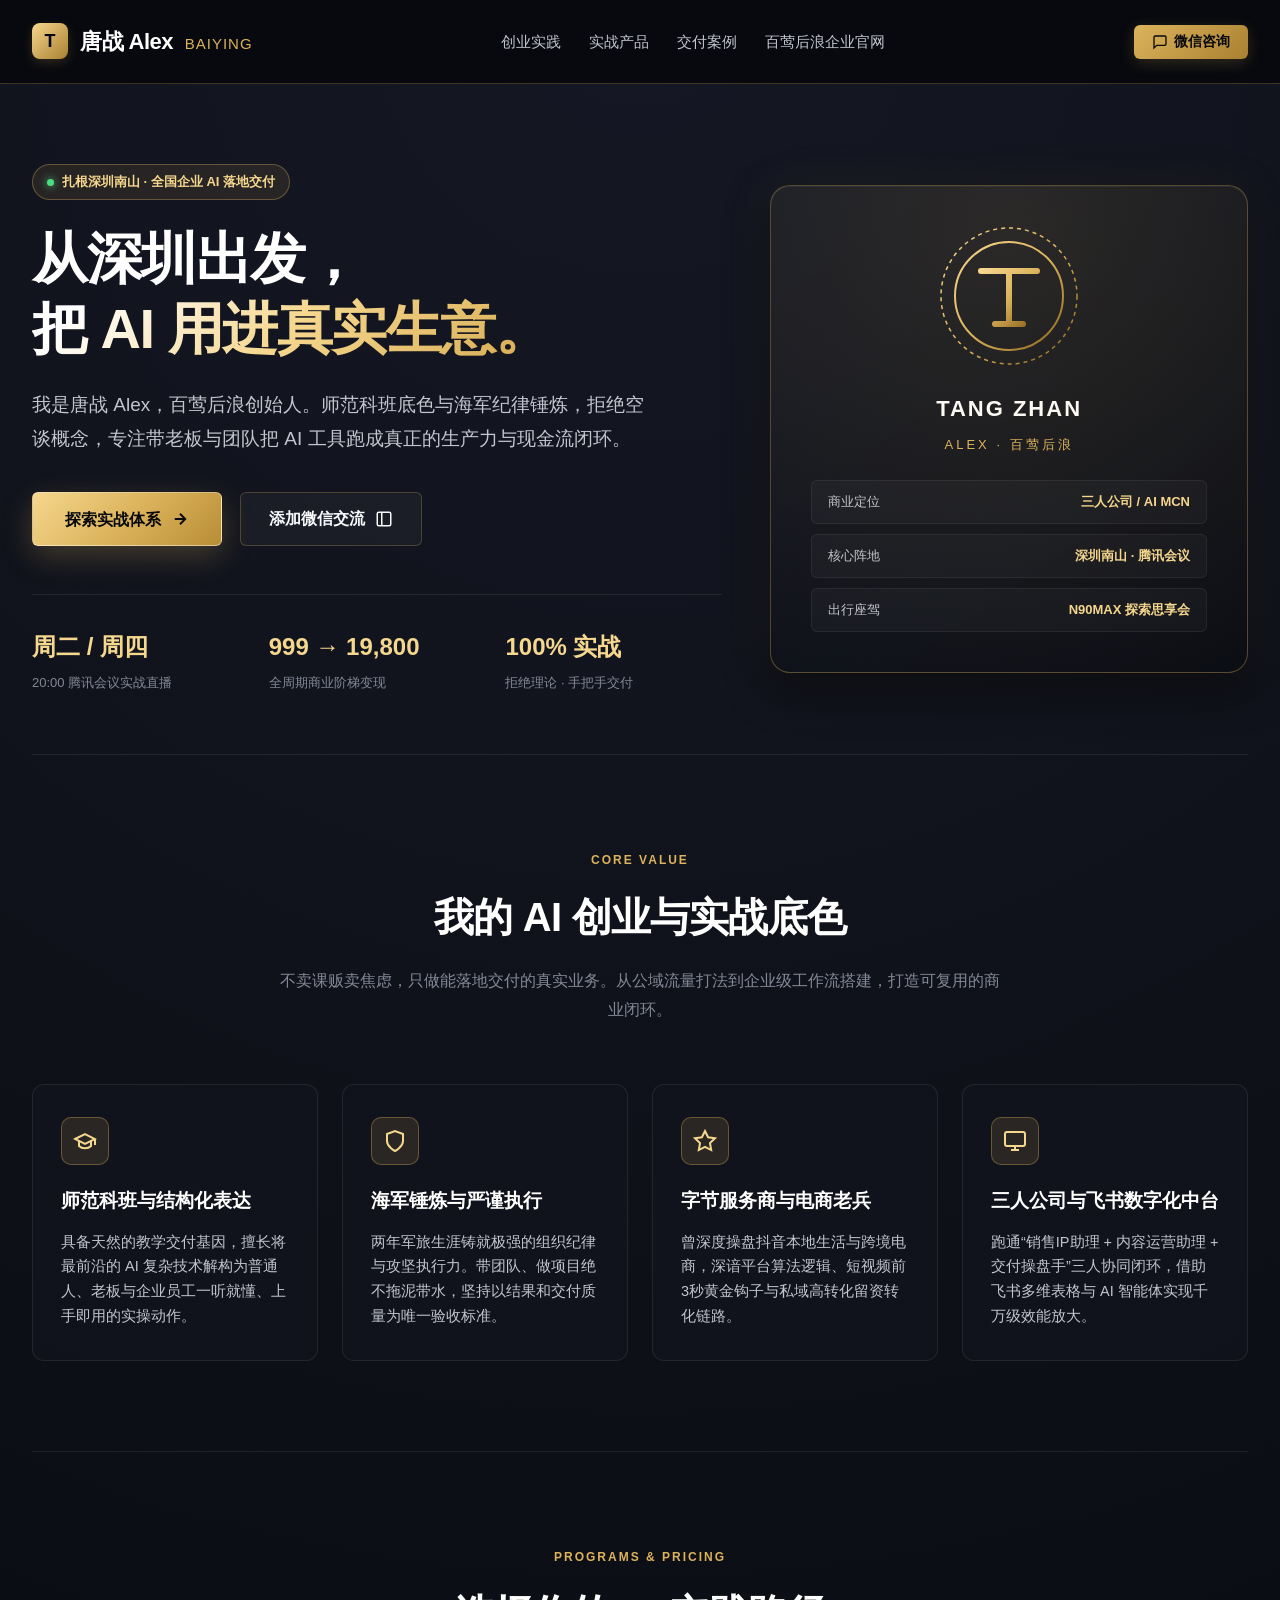
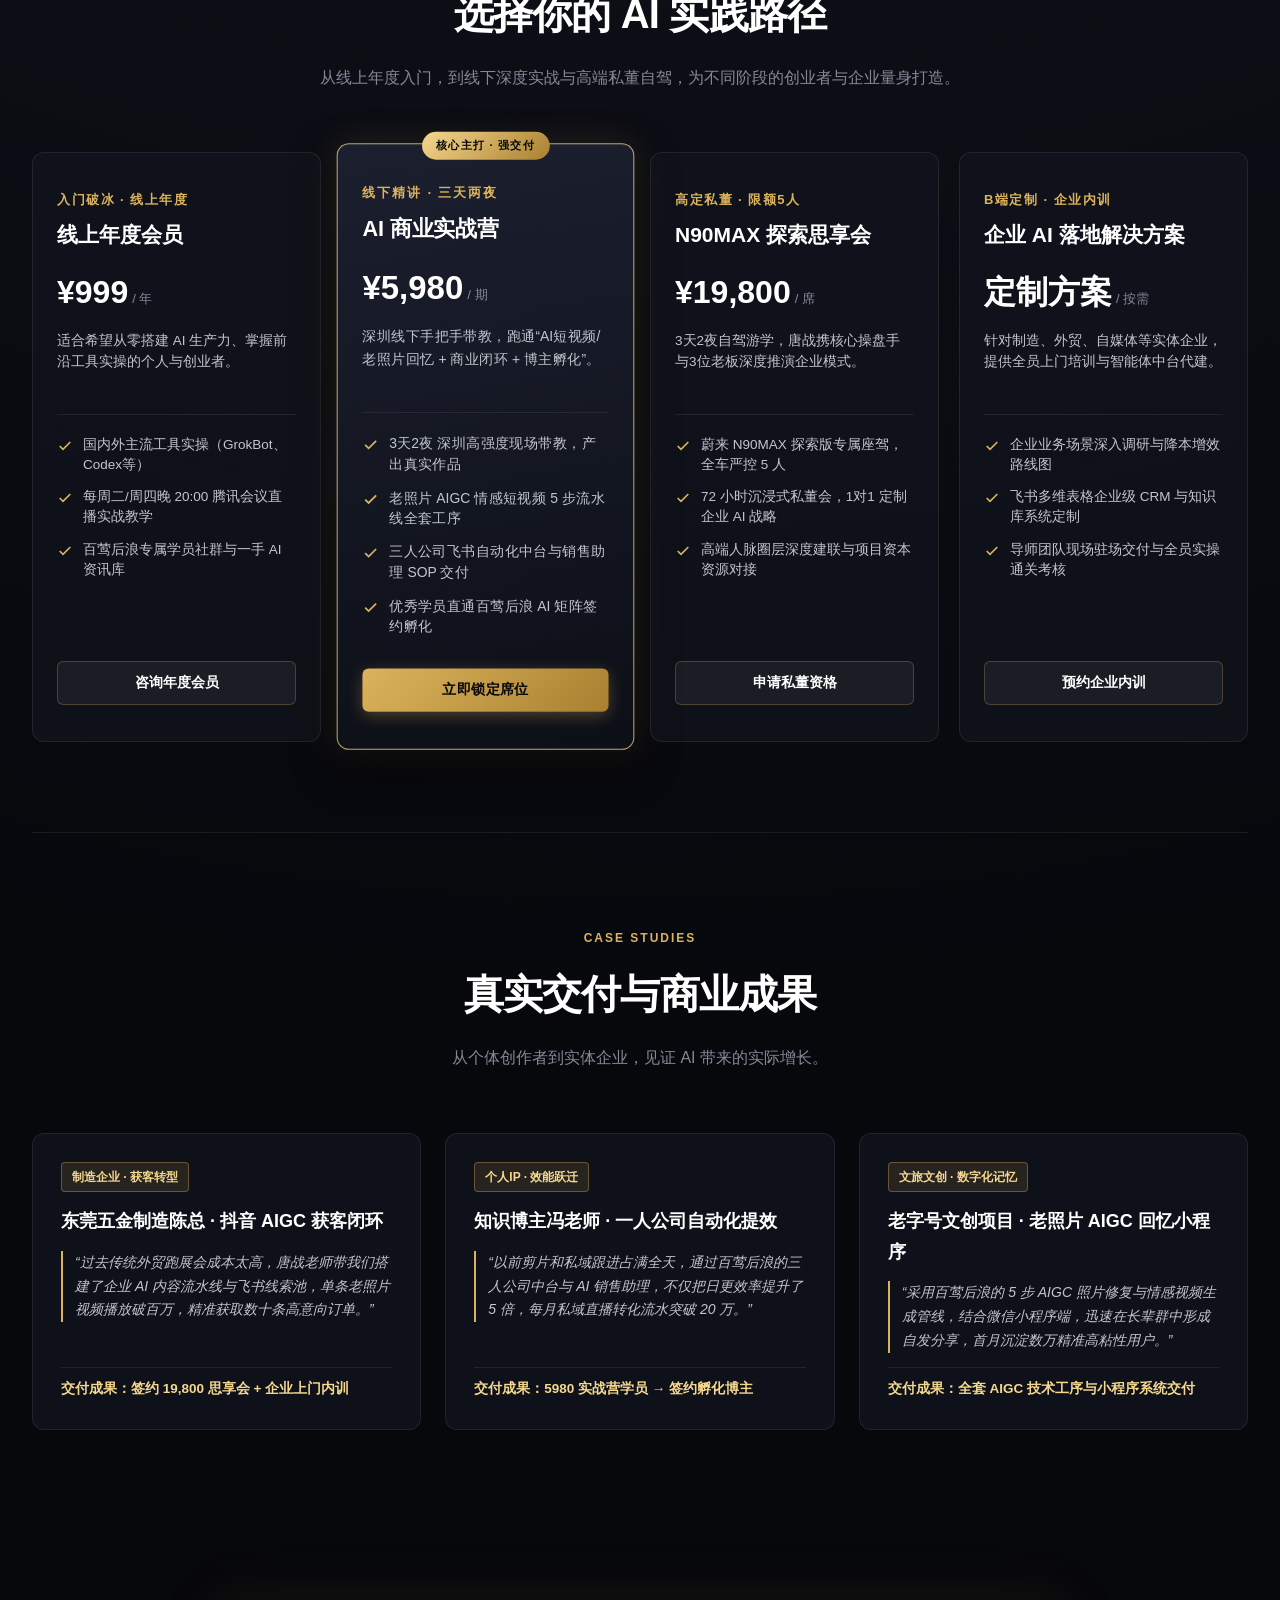
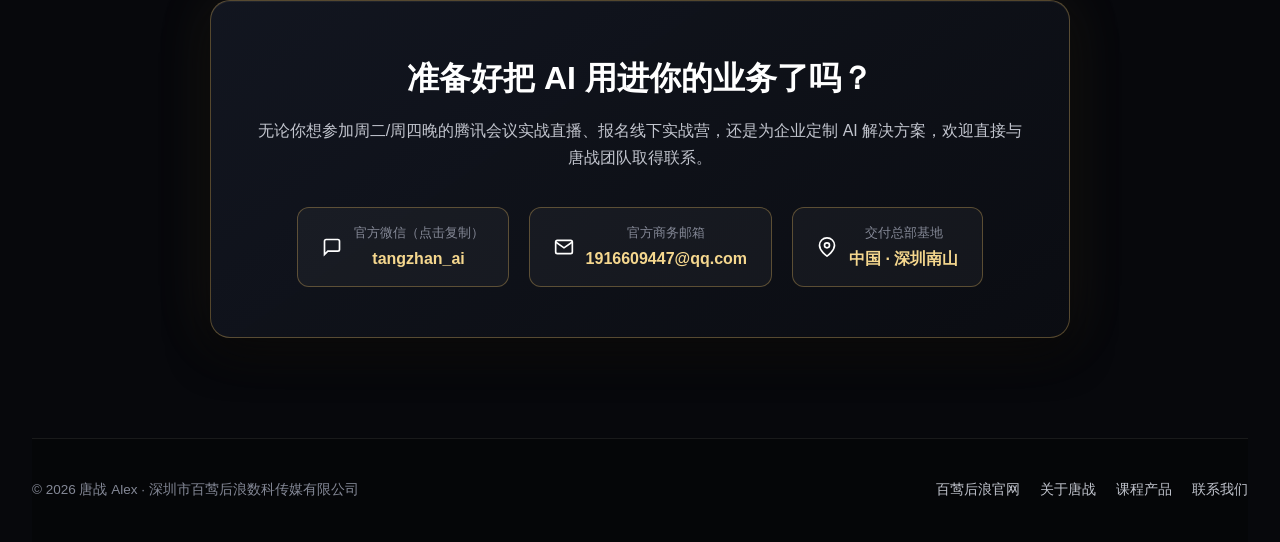
==== index.html @ 5c676db0 "百莺后浪 个人站与公司官网 v1 上线版" ====
<!doctype html>
<html lang="zh-CN">
<head>
  <meta charset="utf-8">
  <meta name="viewport" content="width=device-width, initial-scale=1">
  <title>唐战 Alex｜从深圳出发，把 AI 用进真实生意（百莺后浪创始人）</title>
  <meta name="description" content="唐战 Alex，深圳市百莺后浪数科传媒有限公司创始人。师范科班与海军纪律融合，专注企业 AI 落地培训、AIGC 内容生产、一人/三人公司数字化运营及高客单私董交付。">
  <meta name="keywords" content="唐战, 唐战Alex, 百莺后浪, 企业AI培训, AI自媒体, AIGC短视频, AI一人公司, 深圳AI实战">
  <meta name="robots" content="index, follow">
  <meta name="theme-color" content="#07080c">
  <meta name="format-detection" content="telephone=no">
  <meta name="apple-mobile-web-app-capable" content="yes">
  <link rel="canonical" href="https://tangzhanai.com/">
  <link rel="icon" type="image/svg+xml" href="favicon.svg">
  
  <!-- Open Graph / 社交分享卡片 -->
  <meta property="og:type" content="website">
  <meta property="og:url" content="https://tangzhanai.com/">
  <meta property="og:title" content="唐战 Alex｜从深圳出发，把 AI 用进真实生意">
  <meta property="og:description" content="分享怎么用 AI 做内容、搭产品、跑通三人公司现金流闭环。扎根深圳南山。">
  <meta property="og:image" content="https://tangzhanai.com/assets/share-card.png">
  <meta property="og:image:width" content="1200">
  <meta property="og:image:height" content="630">
  
  <link rel="stylesheet" href="styles.css">
</head>
<body>
  <!-- 顶部导航 -->
  <header class="header">
    <a class="brand-wrapper" href="/">
      <div class="brand-logo-badge">T</div>
      <div class="brand-title">唐战 Alex <span>BAIYING</span></div>
    </a>
    <nav class="nav-links" aria-label="主导航">
      <a class="nav-link" href="#about">创业实践</a>
      <a class="nav-link" href="#programs">实战产品</a>
      <a class="nav-link" href="#cases">交付案例</a>
      <a class="nav-link" href="company/">百莺后浪企业官网</a>
    </nav>
    <button class="nav-cta" onclick="openWechatModal()">
      <svg width="16" height="16" viewBox="0 0 24 24" fill="none" stroke="currentColor" stroke-width="2"><path d="M21 15a2 2 0 0 1-2 2H7l-4 4V5a2 2 0 0 1 2-2h14a2 2 0 0 1 2 2z"/></svg>
      微信咨询
    </button>
  </header>

  <div class="shell">
    <main>
      <!-- Hero 首屏 -->
      <section class="hero-section" id="hero">
        <div class="hero-grid">
          <div class="hero-content">
            <div class="hero-tag">
              <span class="hero-tag-dot"></span>
              扎根深圳南山 · 全国企业 AI 落地交付
            </div>
            <h1 class="hero-title">
              从深圳出发，<br>
              <span class="gold-text">把 AI 用进真实生意。</span>
            </h1>
            <p class="hero-description">
              我是唐战 Alex，百莺后浪创始人。师范科班底色与海军纪律锤炼，拒绝空谈概念，专注带老板与团队把 AI 工具跑成真正的生产力与现金流闭环。
            </p>
            <div class="hero-actions">
              <a class="btn-primary" href="#programs">
                <span>探索实战体系</span>
                <svg width="18" height="18" viewBox="0 0 24 24" fill="none" stroke="currentColor" stroke-width="2.5"><path d="M5 12h14M12 5l7 7-7 7"/></svg>
              </a>
              <button class="btn-secondary" onclick="openWechatModal()">
                <span>添加微信交流</span>
                <svg width="18" height="18" viewBox="0 0 24 24" fill="none" stroke="currentColor" stroke-width="2"><rect x="3" y="3" width="18" height="18" rx="2" ry="2"/><line x1="9" y1="3" x2="9" y2="21"/></svg>
              </button>
            </div>
            
            <div class="hero-stats-row">
              <div class="stat-item">
                <h4>周二 / 周四</h4>
                <p>20:00 腾讯会议实战直播</p>
              </div>
              <div class="stat-item">
                <h4>999 → 19,800</h4>
                <p>全周期商业阶梯变现</p>
              </div>
              <div class="stat-item">
                <h4>100% 实战</h4>
                <p>拒绝理论 · 手把手交付</p>
              </div>
            </div>
          </div>

          <!-- Hero 右侧高定科技勋章徽标 -->
          <div class="hero-emblem-card">
            <div class="emblem-svg-container">
              <svg viewBox="0 0 140 140" fill="none" xmlns="http://www.w3.org/2000/svg">
                <circle cx="70" cy="70" r="68" stroke="url(#emblem-gold)" stroke-width="1.5" stroke-dasharray="4 4"/>
                <circle cx="70" cy="70" r="54" stroke="url(#emblem-gold)" stroke-width="2"/>
                <path d="M42 45H98M70 45V98M56 98H84" stroke="url(#emblem-gold)" stroke-width="6" stroke-linecap="round" stroke-linejoin="round"/>
                <defs>
                  <linearGradient id="emblem-gold" x1="0%" y1="0%" x2="100%" y2="100%">
                    <stop offset="0%" stop-color="#f5d78e"/>
                    <stop offset="50%" stop-color="#dcb35c"/>
                    <stop offset="100%" stop-color="#8a631c"/>
                  </linearGradient>
                </defs>
              </svg>
            </div>
            <div class="emblem-title">TANG ZHAN</div>
            <div class="emblem-subtitle">ALEX · 百莺后浪</div>
            <div class="emblem-pill-list">
              <div class="emblem-pill">
                <span>商业定位</span>
                <span>三人公司 / AI MCN</span>
              </div>
              <div class="emblem-pill">
                <span>核心阵地</span>
                <span>深圳南山 · 腾讯会议</span>
              </div>
              <div class="emblem-pill">
                <span>出行座驾</span>
                <span>N90MAX 探索思享会</span>
              </div>
            </div>
          </div>
        </div>
      </section>

      <!-- 核心差异化壁垒 -->
      <section class="section" id="about">
        <div class="section-header">
          <span class="section-tag">Core Value</span>
          <h2 class="section-title">我的 AI 创业与实战底色</h2>
          <p class="section-subtitle">
            不卖课贩卖焦虑，只做能落地交付的真实业务。从公域流量打法到企业级工作流搭建，打造可复用的商业闭环。
          </p>
        </div>

        <div class="features-grid">
          <div class="feature-card">
            <div class="feature-icon-box">
              <svg width="24" height="24" viewBox="0 0 24 24" fill="none" stroke="currentColor" stroke-width="2"><path d="M22 10v6M2 10l10-5 10 5-10 5z"/><path d="M6 12v5c3 3 9 3 12 0v-5"/></svg>
            </div>
            <h3>师范科班与结构化表达</h3>
            <p>具备天然的教学交付基因，擅长将最前沿的 AI 复杂技术解构为普通人、老板与企业员工一听就懂、上手即用的实操动作。</p>
          </div>

          <div class="feature-card">
            <div class="feature-icon-box">
              <svg width="24" height="24" viewBox="0 0 24 24" fill="none" stroke="currentColor" stroke-width="2"><path d="M12 22s8-4 8-10V5l-8-3-8 3v7c0 6 8 10 8 10z"/></svg>
            </div>
            <h3>海军锤炼与严谨执行</h3>
            <p>两年军旅生涯铸就极强的组织纪律与攻坚执行力。带团队、做项目绝不拖泥带水，坚持以结果和交付质量为唯一验收标准。</p>
          </div>

          <div class="feature-card">
            <div class="feature-icon-box">
              <svg width="24" height="24" viewBox="0 0 24 24" fill="none" stroke="currentColor" stroke-width="2"><polygon points="12 2 15.09 8.26 22 9.27 17 14.14 18.18 21.02 12 17.77 5.82 21.02 7 14.14 2 9.27 8.91 8.26 12 2"/></svg>
            </div>
            <h3>字节服务商与电商老兵</h3>
            <p>曾深度操盘抖音本地生活与跨境电商，深谙平台算法逻辑、短视频前3秒黄金钩子与私域高转化留资转化链路。</p>
          </div>

          <div class="feature-card">
            <div class="feature-icon-box">
              <svg width="24" height="24" viewBox="0 0 24 24" fill="none" stroke="currentColor" stroke-width="2"><rect x="2" y="3" width="20" height="14" rx="2" ry="2"/><line x1="8" y1="21" x2="16" y2="21"/><line x1="12" y1="17" x2="12" y2="21"/></svg>
            </div>
            <h3>三人公司与飞书数字化中台</h3>
            <p>跑通“销售IP助理 + 内容运营助理 + 交付操盘手”三人协同闭环，借助飞书多维表格与 AI 智能体实现千万级效能放大。</p>
          </div>
        </div>
      </section>

      <!-- 实战产品与阶梯体系 -->
      <section class="section" id="programs">
        <div class="section-header">
          <span class="section-tag">Programs & Pricing</span>
          <h2 class="section-title">选择你的 AI 实践路径</h2>
          <p class="section-subtitle">
            从线上年度入门，到线下深度实战与高端私董自驾，为不同阶段的创业者与企业量身打造。
          </p>
        </div>

        <div class="pricing-grid">
          <!-- 999 线上年度会员 -->
          <div class="pricing-card">
            <div class="pricing-header">
              <div class="pricing-level">入门破冰 · 线上年度</div>
              <div class="pricing-title">线上年度会员</div>
              <div class="pricing-price">¥999 <span class="unit">/ 年</span></div>
              <div class="pricing-desc">适合希望从零搭建 AI 生产力、掌握前沿工具实操的个人与创业者。</div>
            </div>
            <div class="pricing-divider"></div>
            <ul class="pricing-features">
              <li class="pricing-feature-item">
                <svg width="16" height="16" viewBox="0 0 24 24" fill="none" stroke="currentColor" stroke-width="2.5"><polyline points="20 6 9 17 4 12"/></svg>
                <span>国内外主流工具实操（GrokBot、Codex等）</span>
              </li>
              <li class="pricing-feature-item">
                <svg width="16" height="16" viewBox="0 0 24 24" fill="none" stroke="currentColor" stroke-width="2.5"><polyline points="20 6 9 17 4 12"/></svg>
                <span>每周二/周四晚 20:00 腾讯会议直播实战教学</span>
              </li>
              <li class="pricing-feature-item">
                <svg width="16" height="16" viewBox="0 0 24 24" fill="none" stroke="currentColor" stroke-width="2.5"><polyline points="20 6 9 17 4 12"/></svg>
                <span>百莺后浪专属学员社群与一手 AI 资讯库</span>
              </li>
            </ul>
            <button class="pricing-btn" onclick="openWechatModal('线上年度会员(999)')">咨询年度会员</button>
          </div>

          <!-- 5980 线下实战营 -->
          <div class="pricing-card featured">
            <div class="pricing-badge">核心主打 · 强交付</div>
            <div class="pricing-header">
              <div class="pricing-level">线下精讲 · 三天两夜</div>
              <div class="pricing-title">AI 商业实战营</div>
              <div class="pricing-price">¥5,980 <span class="unit">/ 期</span></div>
              <div class="pricing-desc">深圳线下手把手带教，跑通“AI短视频/老照片回忆 + 商业闭环 + 博主孵化”。</div>
            </div>
            <div class="pricing-divider"></div>
            <ul class="pricing-features">
              <li class="pricing-feature-item">
                <svg width="16" height="16" viewBox="0 0 24 24" fill="none" stroke="currentColor" stroke-width="2.5"><polyline points="20 6 9 17 4 12"/></svg>
                <span>3天2夜 深圳高强度现场带教，产出真实作品</span>
              </li>
              <li class="pricing-feature-item">
                <svg width="16" height="16" viewBox="0 0 24 24" fill="none" stroke="currentColor" stroke-width="2.5"><polyline points="20 6 9 17 4 12"/></svg>
                <span>老照片 AIGC 情感短视频 5 步流水线全套工序</span>
              </li>
              <li class="pricing-feature-item">
                <svg width="16" height="16" viewBox="0 0 24 24" fill="none" stroke="currentColor" stroke-width="2.5"><polyline points="20 6 9 17 4 12"/></svg>
                <span>三人公司飞书自动化中台与销售助理 SOP 交付</span>
              </li>
              <li class="pricing-feature-item">
                <svg width="16" height="16" viewBox="0 0 24 24" fill="none" stroke="currentColor" stroke-width="2.5"><polyline points="20 6 9 17 4 12"/></svg>
                <span>优秀学员直通百莺后浪 AI 矩阵签约孵化</span>
              </li>
            </ul>
            <button class="pricing-btn" onclick="openWechatModal('AI商业实战营(5980)')">立即锁定席位</button>
          </div>

          <!-- 19800 N90MAX 探索思享会 -->
          <div class="pricing-card">
            <div class="pricing-header">
              <div class="pricing-level">高定私董 · 限额5人</div>
              <div class="pricing-title">N90MAX 探索思享会</div>
              <div class="pricing-price">¥19,800 <span class="unit">/ 席</span></div>
              <div class="pricing-desc">3天2夜自驾游学，唐战携核心操盘手与3位老板深度推演企业模式。</div>
            </div>
            <div class="pricing-divider"></div>
            <ul class="pricing-features">
              <li class="pricing-feature-item">
                <svg width="16" height="16" viewBox="0 0 24 24" fill="none" stroke="currentColor" stroke-width="2.5"><polyline points="20 6 9 17 4 12"/></svg>
                <span>蔚来 N90MAX 探索版专属座驾，全车严控 5 人</span>
              </li>
              <li class="pricing-feature-item">
                <svg width="16" height="16" viewBox="0 0 24 24" fill="none" stroke="currentColor" stroke-width="2.5"><polyline points="20 6 9 17 4 12"/></svg>
                <span>72 小时沉浸式私董会，1对1 定制企业 AI 战略</span>
              </li>
              <li class="pricing-feature-item">
                <svg width="16" height="16" viewBox="0 0 24 24" fill="none" stroke="currentColor" stroke-width="2.5"><polyline points="20 6 9 17 4 12"/></svg>
                <span>高端人脉圈层深度建联与项目资本资源对接</span>
              </li>
            </ul>
            <button class="pricing-btn" onclick="openWechatModal('N90MAX探索思享会(19800)')">申请私董资格</button>
          </div>

          <!-- 企业上门内训定制 -->
          <div class="pricing-card">
            <div class="pricing-header">
              <div class="pricing-level">B端定制 · 企业内训</div>
              <div class="pricing-title">企业 AI 落地解决方案</div>
              <div class="pricing-price">定制方案 <span class="unit">/ 按需</span></div>
              <div class="pricing-desc">针对制造、外贸、自媒体等实体企业，提供全员上门培训与智能体中台代建。</div>
            </div>
            <div class="pricing-divider"></div>
            <ul class="pricing-features">
              <li class="pricing-feature-item">
                <svg width="16" height="16" viewBox="0 0 24 24" fill="none" stroke="currentColor" stroke-width="2.5"><polyline points="20 6 9 17 4 12"/></svg>
                <span>企业业务场景深入调研与降本增效路线图</span>
              </li>
              <li class="pricing-feature-item">
                <svg width="16" height="16" viewBox="0 0 24 24" fill="none" stroke="currentColor" stroke-width="2.5"><polyline points="20 6 9 17 4 12"/></svg>
                <span>飞书多维表格企业级 CRM 与知识库系统定制</span>
              </li>
              <li class="pricing-feature-item">
                <svg width="16" height="16" viewBox="0 0 24 24" fill="none" stroke="currentColor" stroke-width="2.5"><polyline points="20 6 9 17 4 12"/></svg>
                <span>导师团队现场驻场交付与全员实操通关考核</span>
              </li>
            </ul>
            <button class="pricing-btn" onclick="openWechatModal('企业AI落地解决方案')">预约企业内训</button>
          </div>
        </div>
      </section>

      <!-- 交付案例实录 -->
      <section class="section" id="cases">
        <div class="section-header">
          <span class="section-tag">Case Studies</span>
          <h2 class="section-title">真实交付与商业成果</h2>
          <p class="section-subtitle">从个体创作者到实体企业，见证 AI 带来的实际增长。</p>
        </div>

        <div class="cases-grid">
          <div class="case-card">
            <div class="case-badge">制造企业 · 获客转型</div>
            <div class="case-title">东莞五金制造陈总 · 抖音 AIGC 获客闭环</div>
            <div class="case-quote">
              “过去传统外贸跑展会成本太高，唐战老师带我们搭建了企业 AI 内容流水线与飞书线索池，单条老照片视频播放破百万，精准获取数十条高意向订单。”
            </div>
            <div class="case-result">交付成果：签约 19,800 思享会 + 企业上门内训</div>
          </div>

          <div class="case-card">
            <div class="case-badge">个人IP · 效能跃迁</div>
            <div class="case-title">知识博主冯老师 · 一人公司自动化提效</div>
            <div class="case-quote">
              “以前剪片和私域跟进占满全天，通过百莺后浪的三人公司中台与 AI 销售助理，不仅把日更效率提升了 5 倍，每月私域直播转化流水突破 20 万。”
            </div>
            <div class="case-result">交付成果：5980 实战营学员 → 签约孵化博主</div>
          </div>

          <div class="case-card">
            <div class="case-badge">文旅文创 · 数字化记忆</div>
            <div class="case-title">老字号文创项目 · 老照片 AIGC 回忆小程序</div>
            <div class="case-quote">
              “采用百莺后浪的 5 步 AIGC 照片修复与情感视频生成管线，结合微信小程序端，迅速在长辈群中形成自发分享，首月沉淀数万精准高粘性用户。”
            </div>
            <div class="case-result">交付成果：全套 AIGC 技术工序与小程序系统交付</div>
          </div>
        </div>
      </section>

      <!-- 联系合作与加微弹窗唤起 -->
      <section class="contact-section" id="contact">
        <div class="contact-box">
          <h2>准备好把 AI 用进你的业务了吗？</h2>
          <p class="lead">
            无论你想参加周二/周四晚的腾讯会议实战直播、报名线下实战营，还是为企业定制 AI 解决方案，欢迎直接与唐战团队取得联系。
          </p>
          <div class="contact-pills">
            <div class="contact-pill-item" onclick="openWechatModal('微信联系')">
              <svg width="20" height="20" viewBox="0 0 24 24" fill="none" stroke="currentColor" stroke-width="2"><path d="M21 15a2 2 0 0 1-2 2H7l-4 4V5a2 2 0 0 1 2-2h14a2 2 0 0 1 2 2z"/></svg>
              <div>
                <div class="pill-label">官方微信（点击复制）</div>
                <div class="pill-val">tangzhan_ai</div>
              </div>
            </div>
            <a class="contact-pill-item" href="mailto:1916609447@qq.com">
              <svg width="20" height="20" viewBox="0 0 24 24" fill="none" stroke="currentColor" stroke-width="2"><path d="M4 4h16c1.1 0 2 .9 2 2v12c0 1.1-.9 2-2 2H4c-1.1 0-2-.9-2-2V6c0-1.1.9-2 2-2z"/><polyline points="22,6 12,13 2,6"/></svg>
              <div>
                <div class="pill-label">官方商务邮箱</div>
                <div class="pill-val">1916609447@qq.com</div>
              </div>
            </a>
            <div class="contact-pill-item" style="cursor: default;">
              <svg width="20" height="20" viewBox="0 0 24 24" fill="none" stroke="currentColor" stroke-width="2"><path d="M21 10c0 7-9 13-9 13s-9-6-9-13a9 9 0 0 1 18 0z"/><circle cx="12" cy="10" r="3"/></svg>
              <div>
                <div class="pill-label">交付总部基地</div>
                <div class="pill-val">中国 · 深圳南山</div>
              </div>
            </div>
          </div>
        </div>
      </section>
    </main>

    <!-- 页脚 -->
    <footer class="footer">
      <div class="footer-content">
        <div>
          <p>© 2026 唐战 Alex · 深圳市百莺后浪数科传媒有限公司</p>
        </div>
        <div class="footer-links">
          <a href="company/">百莺后浪官网</a>
          <a href="#about">关于唐战</a>
          <a href="#programs">课程产品</a>
          <a href="javascript:openWechatModal();">联系我们</a>
        </div>
      </div>
    </footer>
  </div>

  <!-- 微信咨询 Modal 弹窗 -->
  <div class="modal-overlay" id="wechatModal" onclick="closeWechatModal(event)">
    <div class="modal-content" onclick="event.stopPropagation()">
      <button class="modal-close" onclick="closeWechatModal()">&times;</button>
      <h3 style="font-size: 20px; font-weight: 800; color: #fff; margin-bottom: 6px;">长按识别二维码，添加唐战微信</h3>
      <p style="font-size: 13px; color: var(--text-secondary);" id="modalContextText">添加请备注【姓名 + 行业/意向产品】优先通过</p>
      
      <div class="modal-qr-box">
        <img src="assets/wechat-qr.jpg" alt="唐战微信个人名片二维码" width="166" height="166">
      </div>
      <p style="font-size: 12.5px; color: var(--gold-light); margin-bottom: 4px;">长按上方二维码 → 选择「识别图中二维码」</p>

      <div style="background: rgba(255,255,255,0.06); padding: 10px; border-radius: 6px; font-size: 15px; font-weight: 700; color: var(--gold-light);">
        微信号：<span id="wechatIdText">tangzhan_ai</span>
      </div>

      <button class="copy-btn" onclick="copyWechatId()">一键复制微信号</button>
      <p style="font-size: 12px; color: var(--text-muted); margin-top: 10px;">备用客服微信：TZCEO945</p>
    </div>
  </div>

  <!-- Toast 提示条 -->
  <!-- 移动端底部悬浮转化栏（微信内自动显示） -->
  <div class="mobile-cta-bar">
    <a class="mcta-secondary" href="#programs">课程体系</a>
    <button class="mcta-primary" onclick="openWechatModal('官网咨询')">加微信聊 AI 落地</button>
  </div>

  <div class="toast" id="toast">微信号已成功复制到剪贴板！</div>

  <script>
    function openWechatModal(context) {
      const modal = document.getElementById('wechatModal');
      const text = document.getElementById('modalContextText');
      if (context) {
        text.innerText = '咨询【' + context + '】，添加备注优先通过';
      } else {
        text.innerText = '添加请备注【姓名 + 行业/意向产品】优先通过';
      }
      modal.classList.add('active');
    }

    function closeWechatModal(e) {
      document.getElementById('wechatModal').classList.remove('active');
    }

    // 兼容微信内置浏览器：clipboard API 不可用时回退到 execCommand
    function copyWechatId() {
      const id = document.getElementById('wechatIdText').innerText;

      function legacyCopy(text) {
        const ta = document.createElement('textarea');
        ta.value = text;
        ta.setAttribute('readonly', '');
        ta.style.cssText = 'position:fixed;left:-9999px;top:0;opacity:0;';
        document.body.appendChild(ta);
        ta.select();
        ta.setSelectionRange(0, text.length);
        let ok = false;
        try { ok = document.execCommand('copy'); } catch (err) { ok = false; }
        document.body.removeChild(ta);
        return ok;
      }

      if (legacyCopy(id)) {
        showToast('微信号 ' + id + ' 已复制，去微信粘贴添加');
        return;
      }
      if (navigator.clipboard && window.isSecureContext) {
        navigator.clipboard.writeText(id).then(() => {
          showToast('微信号 ' + id + ' 已复制，去微信粘贴添加');
        }).catch(() => showToast('请长按上方二维码识别添加'));
        return;
      }
      showToast('请长按上方二维码，识别添加');
    }

    function showToast(msg) {
      const toast = document.getElementById('toast');
      toast.innerText = msg;
      toast.classList.add('show');
      setTimeout(() => {
        toast.classList.remove('show');
      }, 2500);
    }

    // __qrDeepLink: 支持 #qr 直接打开加微弹窗（便于微信内一键跳转）
    (function () {
      if (location.hash === '#qr') {
        window.addEventListener('load', function () { openWechatModal(); });
      }
    })();
  </script>
</body>
</html>
---- styles.css ----
:root {
  color-scheme: dark;
  --bg-primary: #07080c;
  --bg-secondary: #0e1017;
  --bg-card: rgba(18, 21, 30, 0.75);
  --bg-card-hover: rgba(26, 30, 44, 0.9);
  --text-primary: #f8f9fb;
  --text-secondary: #c2c5ce;
  --text-muted: #848896;
  --gold-primary: #dcb35c;
  --gold-light: #f5d78e;
  --gold-dark: #a98030;
  --gold-glow: rgba(220, 179, 92, 0.18);
  --gold-border: rgba(220, 179, 92, 0.35);
  --gold-border-bright: rgba(245, 215, 142, 0.75);
  --line-subtle: rgba(255, 255, 255, 0.08);
  --line-gold: rgba(220, 179, 92, 0.25);
  --accent-cyan: #4ade80;
  --font-main: -apple-system, BlinkMacSystemFont, "SF Pro Display", "PingFang SC", "Hiragino Sans GB", "Microsoft YaHei", sans-serif;
  --radius-sm: 6px;
  --radius-md: 12px;
  --radius-lg: 20px;
  --shadow-card: 0 16px 40px rgba(0, 0, 0, 0.5), inset 0 1px 0 rgba(255, 255, 255, 0.06);
  --shadow-gold: 0 10px 30px rgba(220, 179, 92, 0.25);
}

*, *::before, *::after {
  box-sizing: border-box;
  margin: 0;
  padding: 0;
}

html {
  scroll-behavior: smooth;
  scroll-padding-top: 100px;
  background-color: var(--bg-primary);
}

body {
  margin: 0;
  background: radial-gradient(circle at 50% 0%, #151824 0%, var(--bg-primary) 70%);
  color: var(--text-primary);
  font-family: var(--font-main);
  font-size: 16px;
  line-height: 1.7;
  -webkit-font-smoothing: antialiased;
  min-height: 100vh;
  overflow-x: hidden;
}

/* 顶部导航与通用容器 */
.shell {
  max-width: 1280px;
  margin: 0 auto;
  padding: 0 32px;
}

.header {
  position: sticky;
  top: 0;
  z-index: 100;
  display: flex;
  align-items: center;
  justify-content: space-between;
  min-height: 84px;
  padding: 0 32px;
  max-width: 1280px;
  margin: 0 auto;
  background: rgba(7, 8, 12, 0.85);
  backdrop-filter: blur(20px);
  -webkit-backdrop-filter: blur(20px);
  border-bottom: 1px solid var(--line-gold);
}

.brand-wrapper {
  display: flex;
  align-items: center;
  gap: 12px;
  text-decoration: none;
}

.brand-logo-badge {
  width: 36px;
  height: 36px;
  background: linear-gradient(135deg, var(--gold-light), var(--gold-dark));
  border-radius: 8px;
  display: flex;
  align-items: center;
  justify-content: center;
  color: var(--bg-primary);
  font-weight: 800;
  font-size: 18px;
  box-shadow: 0 4px 12px var(--gold-glow);
}

.brand-title {
  font-size: 22px;
  font-weight: 750;
  color: #fff;
  letter-spacing: -0.5px;
}

.brand-title span {
  color: var(--gold-primary);
  font-weight: 500;
  font-size: 15px;
  margin-left: 6px;
  letter-spacing: 1px;
}

.nav-links {
  display: flex;
  align-items: center;
  gap: 28px;
}

.nav-link {
  color: var(--text-secondary);
  text-decoration: none;
  font-size: 15px;
  font-weight: 500;
  transition: color 0.2s ease;
  position: relative;
}

.nav-link:hover {
  color: var(--gold-light);
}

.nav-link.active {
  color: var(--gold-primary);
  font-weight: 600;
}

.nav-cta {
  display: inline-flex;
  align-items: center;
  justify-content: center;
  gap: 6px;
  padding: 8px 18px;
  border-radius: var(--radius-sm);
  background: linear-gradient(135deg, var(--gold-primary), var(--gold-dark));
  color: #07080c;
  font-size: 14px;
  font-weight: 700;
  text-decoration: none;
  box-shadow: 0 4px 15px rgba(220, 179, 92, 0.2);
  transition: transform 0.2s, box-shadow 0.2s;
  cursor: pointer;
  border: none;
}

.nav-cta:hover {
  transform: translateY(-1px);
  box-shadow: 0 6px 20px rgba(220, 179, 92, 0.4);
}

/* 首屏 Hero Section */
.hero-section {
  padding: 80px 0 60px;
  position: relative;
}

.hero-grid {
  display: grid;
  grid-template-columns: 1.3fr 0.9fr;
  align-items: center;
  gap: 48px;
}

.hero-tag {
  display: inline-flex;
  align-items: center;
  gap: 8px;
  padding: 6px 14px;
  border-radius: 30px;
  background: rgba(220, 179, 92, 0.1);
  border: 1px solid var(--gold-border);
  font-size: 13px;
  font-weight: 600;
  color: var(--gold-light);
  margin-bottom: 24px;
}

.hero-tag-dot {
  width: 7px;
  height: 7px;
  background: var(--accent-cyan);
  border-radius: 50%;
  box-shadow: 0 0 8px var(--accent-cyan);
}

.hero-title {
  font-size: clamp(34px, 4.5vw, 56px);
  font-weight: 800;
  line-height: 1.25;
  letter-spacing: -1.5px;
  color: #ffffff;
  margin-bottom: 24px;
}

.hero-title .gold-text {
  background: linear-gradient(135deg, #ffffff 10%, var(--gold-light) 50%, var(--gold-primary) 90%);
  -webkit-background-clip: text;
  -webkit-text-fill-color: transparent;
}

.hero-description {
  font-size: 19px;
  line-height: 1.8;
  color: var(--text-secondary);
  margin-bottom: 36px;
  max-width: 620px;
}

.hero-actions {
  display: flex;
  align-items: center;
  gap: 18px;
  flex-wrap: wrap;
  margin-bottom: 48px;
}

.btn-primary {
  display: inline-flex;
  align-items: center;
  justify-content: center;
  gap: 10px;
  min-height: 54px;
  padding: 0 32px;
  background: linear-gradient(135deg, #f5d78e 0%, #dcb35c 50%, #b88d36 100%);
  color: #08090d;
  font-size: 16px;
  font-weight: 750;
  border-radius: var(--radius-sm);
  text-decoration: none;
  box-shadow: var(--shadow-gold);
  transition: all 0.25s ease;
  border: 1px solid rgba(255, 255, 255, 0.4);
  cursor: pointer;
}

.btn-primary:hover {
  transform: translateY(-2px);
  box-shadow: 0 12px 35px rgba(220, 179, 92, 0.45);
  background: linear-gradient(135deg, #fff 0%, #f5d78e 60%, #dcb35c 100%);
}

.btn-secondary {
  display: inline-flex;
  align-items: center;
  justify-content: center;
  gap: 10px;
  min-height: 54px;
  padding: 0 28px;
  background: rgba(255, 255, 255, 0.04);
  color: var(--text-primary);
  font-size: 16px;
  font-weight: 650;
  border-radius: var(--radius-sm);
  text-decoration: none;
  border: 1px solid var(--line-gold);
  transition: all 0.25s ease;
  cursor: pointer;
}

.btn-secondary:hover {
  background: rgba(220, 179, 92, 0.1);
  border-color: var(--gold-primary);
  color: var(--gold-light);
  transform: translateY(-2px);
}

.hero-stats-row {
  display: grid;
  grid-template-columns: repeat(3, 1fr);
  gap: 20px;
  padding-top: 32px;
  border-top: 1px solid var(--line-subtle);
}

.stat-item h4 {
  font-size: 24px;
  font-weight: 800;
  color: var(--gold-light);
  margin-bottom: 4px;
}

.stat-item p {
  font-size: 13px;
  color: var(--text-muted);
}

/* Hero 右侧高定科技勋章徽标 */
.hero-emblem-card {
  position: relative;
  background: linear-gradient(145deg, rgba(22, 26, 38, 0.8), rgba(11, 13, 19, 0.95));
  border: 1px solid var(--gold-border);
  border-radius: var(--radius-lg);
  padding: 40px;
  box-shadow: var(--shadow-card), 0 0 50px rgba(220, 179, 92, 0.08);
  display: flex;
  flex-direction: column;
  align-items: center;
  text-align: center;
  overflow: hidden;
}

.hero-emblem-card::before {
  content: "";
  position: absolute;
  top: -50%;
  left: -50%;
  width: 200%;
  height: 200%;
  background: radial-gradient(circle at 50% 30%, rgba(220, 179, 92, 0.12) 0%, transparent 60%);
  pointer-events: none;
}

.emblem-svg-container {
  width: 140px;
  height: 140px;
  margin-bottom: 24px;
  position: relative;
  animation: floatSlow 6s ease-in-out infinite;
}

@keyframes floatSlow {
  0%, 100% { transform: translateY(0); }
  50% { transform: translateY(-8px); }
}

.emblem-title {
  font-size: 22px;
  font-weight: 800;
  color: #fff;
  letter-spacing: 2px;
  margin-bottom: 6px;
}

.emblem-subtitle {
  font-size: 13px;
  color: var(--gold-primary);
  letter-spacing: 3px;
  text-transform: uppercase;
  margin-bottom: 24px;
}

.emblem-pill-list {
  display: flex;
  flex-direction: column;
  gap: 10px;
  width: 100%;
}

.emblem-pill {
  display: flex;
  align-items: center;
  justify-content: space-between;
  padding: 10px 16px;
  background: rgba(255, 255, 255, 0.03);
  border: 1px solid rgba(255, 255, 255, 0.06);
  border-radius: var(--radius-sm);
  font-size: 13px;
  color: var(--text-secondary);
}

.emblem-pill span:last-child {
  color: var(--gold-light);
  font-weight: 600;
}

/* 核心板块通用 */
.section {
  padding: 90px 0;
  border-top: 1px solid var(--line-subtle);
  position: relative;
}

.section-header {
  text-align: center;
  max-width: 720px;
  margin: 0 auto 60px;
}

.section-tag {
  display: inline-block;
  font-size: 12px;
  font-weight: 700;
  letter-spacing: 2px;
  color: var(--gold-primary);
  text-transform: uppercase;
  margin-bottom: 12px;
}

.section-title {
  font-size: clamp(28px, 3.5vw, 40px);
  font-weight: 800;
  letter-spacing: -0.8px;
  color: #fff;
  margin-bottom: 16px;
}

.section-subtitle {
  font-size: 16px;
  color: var(--text-muted);
  line-height: 1.8;
}

/* 差异化壁垒卡片 */
.features-grid {
  display: grid;
  grid-template-columns: repeat(auto-fit, minmax(270px, 1fr));
  gap: 24px;
}

.feature-card {
  background: var(--bg-card);
  border: 1px solid rgba(255, 255, 255, 0.08);
  border-radius: var(--radius-md);
  padding: 32px 28px;
  transition: all 0.3s ease;
  position: relative;
}

.feature-card:hover {
  transform: translateY(-4px);
  border-color: var(--gold-border);
  box-shadow: 0 12px 30px rgba(0, 0, 0, 0.6), 0 0 20px var(--gold-glow);
  background: var(--bg-card-hover);
}

.feature-icon-box {
  width: 48px;
  height: 48px;
  border-radius: 10px;
  background: rgba(220, 179, 92, 0.12);
  border: 1px solid var(--gold-border);
  display: flex;
  align-items: center;
  justify-content: center;
  color: var(--gold-light);
  font-size: 20px;
  margin-bottom: 20px;
}

.feature-card h3 {
  font-size: 19px;
  font-weight: 750;
  color: #fff;
  margin-bottom: 12px;
}

.feature-card p {
  font-size: 14.5px;
  color: var(--text-secondary);
  line-height: 1.7;
}

/* 产品体系定价网格 (阶梯体系) */
.pricing-grid {
  display: grid;
  grid-template-columns: repeat(4, 1fr);
  gap: 20px;
  align-items: stretch;
}

.pricing-card {
  background: var(--bg-card);
  border: 1px solid rgba(255, 255, 255, 0.08);
  border-radius: var(--radius-md);
  padding: 36px 24px;
  display: flex;
  flex-direction: column;
  position: relative;
  transition: all 0.3s ease;
}

.pricing-card.featured {
  background: linear-gradient(170deg, rgba(30, 35, 52, 0.85) 0%, rgba(14, 16, 24, 0.95) 100%);
  border: 1px solid var(--gold-border-bright);
  box-shadow: var(--shadow-card), 0 0 35px rgba(220, 179, 92, 0.15);
  transform: scale(1.03);
  z-index: 2;
}

.pricing-card:hover {
  transform: translateY(-4px);
  border-color: var(--gold-border-bright);
  box-shadow: var(--shadow-card), 0 0 25px var(--gold-glow);
}

.pricing-badge {
  position: absolute;
  top: -12px;
  left: 50%;
  transform: translateX(-50%);
  background: linear-gradient(135deg, var(--gold-light), var(--gold-dark));
  color: #07080c;
  font-size: 11px;
  font-weight: 800;
  padding: 4px 14px;
  border-radius: 20px;
  letter-spacing: 1px;
  text-transform: uppercase;
}

.pricing-header {
  margin-bottom: 20px;
}

.pricing-level {
  font-size: 13px;
  font-weight: 700;
  color: var(--gold-primary);
  letter-spacing: 1.5px;
  margin-bottom: 6px;
  text-transform: uppercase;
}

.pricing-title {
  font-size: 21px;
  font-weight: 800;
  color: #fff;
  margin-bottom: 12px;
}

.pricing-price {
  font-size: 32px;
  font-weight: 850;
  color: #fff;
  display: flex;
  align-items: baseline;
  gap: 4px;
}

.pricing-price span.unit {
  font-size: 13px;
  font-weight: 500;
  color: var(--text-muted);
}

.pricing-desc {
  font-size: 13.5px;
  color: var(--text-secondary);
  line-height: 1.6;
  margin-top: 10px;
  min-height: 44px;
}

.pricing-divider {
  height: 1px;
  background: var(--line-subtle);
  margin: 20px 0;
}

.pricing-features {
  list-style: none;
  display: flex;
  flex-direction: column;
  gap: 12px;
  margin-bottom: 30px;
  flex-grow: 1;
}

.pricing-feature-item {
  display: flex;
  align-items: flex-start;
  gap: 10px;
  font-size: 13.5px;
  color: var(--text-secondary);
  line-height: 1.5;
}

.pricing-feature-item svg {
  flex-shrink: 0;
  margin-top: 3px;
  color: var(--gold-primary);
}

.pricing-btn {
  width: 100%;
  padding: 12px 0;
  display: flex;
  align-items: center;
  justify-content: center;
  gap: 8px;
  background: rgba(255, 255, 255, 0.05);
  border: 1px solid var(--line-gold);
  border-radius: var(--radius-sm);
  color: #fff;
  font-size: 14px;
  font-weight: 700;
  text-decoration: none;
  transition: all 0.2s;
  cursor: pointer;
}

.pricing-btn:hover {
  background: var(--gold-primary);
  color: #07080c;
  border-color: var(--gold-primary);
}

.pricing-card.featured .pricing-btn {
  background: linear-gradient(135deg, var(--gold-primary), var(--gold-dark));
  color: #07080c;
  border: none;
  box-shadow: 0 4px 15px rgba(220, 179, 92, 0.3);
}

.pricing-card.featured .pricing-btn:hover {
  background: linear-gradient(135deg, var(--gold-light), var(--gold-primary));
}

/* 交付案例 */
.cases-grid {
  display: grid;
  grid-template-columns: repeat(auto-fit, minmax(340px, 1fr));
  gap: 24px;
}

.case-card {
  background: var(--bg-card);
  border: 1px solid rgba(255, 255, 255, 0.08);
  border-radius: var(--radius-md);
  padding: 28px;
  display: flex;
  flex-direction: column;
  gap: 14px;
}

.case-badge {
  align-self: flex-start;
  padding: 4px 10px;
  border-radius: 4px;
  font-size: 12px;
  font-weight: 600;
  background: rgba(220, 179, 92, 0.12);
  color: var(--gold-light);
  border: 1px solid var(--gold-border);
}

.case-title {
  font-size: 18px;
  font-weight: 750;
  color: #fff;
}

.case-quote {
  font-size: 14px;
  color: var(--text-secondary);
  line-height: 1.7;
  font-style: italic;
  border-left: 2px solid var(--gold-primary);
  padding-left: 12px;
}

.case-result {
  font-size: 13.5px;
  font-weight: 600;
  color: var(--gold-light);
  margin-top: auto;
  padding-top: 10px;
  border-top: 1px solid var(--line-subtle);
}

/* 联系与一键加微弹窗 */
.contact-section {
  padding: 80px 0 100px;
  text-align: center;
}

.contact-box {
  max-width: 860px;
  margin: 0 auto;
  background: linear-gradient(145deg, rgba(20, 24, 34, 0.9), rgba(11, 13, 19, 0.95));
  border: 1px solid var(--gold-border);
  border-radius: var(--radius-lg);
  padding: 50px 40px;
  box-shadow: var(--shadow-card), 0 0 60px rgba(220, 179, 92, 0.1);
}

.contact-box h2 {
  font-size: 32px;
  font-weight: 800;
  color: #fff;
  margin-bottom: 12px;
}

.contact-box p.lead {
  font-size: 16px;
  color: var(--text-secondary);
  margin-bottom: 36px;
}

.contact-pills {
  display: flex;
  justify-content: center;
  gap: 20px;
  flex-wrap: wrap;
}

.contact-pill-item {
  display: flex;
  align-items: center;
  gap: 12px;
  padding: 14px 24px;
  background: rgba(255, 255, 255, 0.04);
  border: 1px solid var(--gold-border);
  border-radius: var(--radius-md);
  cursor: pointer;
  transition: all 0.2s;
  color: #fff;
  text-decoration: none;
}

.contact-pill-item:hover {
  background: rgba(220, 179, 92, 0.15);
  border-color: var(--gold-primary);
  transform: translateY(-2px);
}

.contact-pill-item .pill-label {
  font-size: 13px;
  color: var(--text-muted);
}

.contact-pill-item .pill-val {
  font-size: 16px;
  font-weight: 750;
  color: var(--gold-light);
}

/* 页脚 */
.footer {
  border-top: 1px solid var(--line-subtle);
  padding: 40px 0;
  background: #050608;
  font-size: 13.5px;
  color: var(--text-muted);
}

.footer-content {
  display: flex;
  justify-content: space-between;
  align-items: center;
  flex-wrap: wrap;
  gap: 20px;
}

.footer-links {
  display: flex;
  gap: 20px;
}

.footer-links a {
  color: var(--text-secondary);
  text-decoration: none;
}

.footer-links a:hover {
  color: var(--gold-light);
}

/* 微信弹窗 Modal & Toast 提示 */
.modal-overlay {
  display: none;
  position: fixed;
  inset: 0;
  background: rgba(0, 0, 0, 0.85);
  backdrop-filter: blur(10px);
  z-index: 999;
  align-items: center;
  justify-content: center;
  padding: 20px;
}

.modal-overlay.active {
  display: flex;
}

.modal-content {
  background: var(--bg-secondary);
  border: 1px solid var(--gold-border-bright);
  border-radius: var(--radius-lg);
  padding: 40px;
  max-width: 420px;
  width: 100%;
  text-align: center;
  position: relative;
  box-shadow: 0 25px 60px rgba(0, 0, 0, 0.8), 0 0 40px var(--gold-glow);
  animation: modalPop 0.3s cubic-bezier(0.16, 1, 0.3, 1);
}

@keyframes modalPop {
  from { opacity: 0; transform: scale(0.92) translateY(10px); }
  to { opacity: 1; transform: scale(1) translateY(0); }
}

.modal-close {
  position: absolute;
  top: 16px;
  right: 18px;
  background: none;
  border: none;
  color: var(--text-muted);
  font-size: 24px;
  cursor: pointer;
}

.modal-close:hover {
  color: #fff;
}

.modal-qr-box {
  width: 190px;
  height: 190px;
  margin: 20px auto;
  padding: 12px;
  background: #fff;
  border-radius: var(--radius-sm);
  display: flex;
  align-items: center;
  justify-content: center;
}

.modal-qr-box svg {
  width: 100%;
  height: 100%;
}

.copy-btn {
  width: 100%;
  padding: 12px 0;
  margin-top: 14px;
  background: linear-gradient(135deg, var(--gold-primary), var(--gold-dark));
  border: none;
  border-radius: var(--radius-sm);
  color: #07080c;
  font-size: 15px;
  font-weight: 750;
  cursor: pointer;
  transition: opacity 0.2s;
}

.copy-btn:hover {
  opacity: 0.92;
}

.toast {
  position: fixed;
  bottom: 30px;
  left: 50%;
  transform: translateX(-50%) translateY(100px);
  background: #1a202c;
  color: var(--gold-light);
  border: 1px solid var(--gold-border);
  padding: 12px 24px;
  border-radius: 30px;
  font-size: 14px;
  font-weight: 600;
  box-shadow: 0 10px 30px rgba(0, 0, 0, 0.6);
  z-index: 1000;
  opacity: 0;
  transition: all 0.3s ease;
  pointer-events: none;
}

.toast.show {
  transform: translateX(-50%) translateY(0);
  opacity: 1;
}

/* 响应式断点 */
@media (max-width: 1080px) {
  .pricing-grid {
    grid-template-columns: repeat(2, 1fr);
  }
  .pricing-card.featured {
    transform: none;
  }
}

@media (max-width: 860px) {
  .hero-grid {
    grid-template-columns: 1fr;
    gap: 40px;
  }
  .header {
    padding: 0 20px;
  }
  .nav-links {
    display: none;
  }
  .pricing-grid {
    grid-template-columns: 1fr;
  }
  .hero-stats-row {
    grid-template-columns: 1fr;
    gap: 16px;
  }
}

/* ============ 微信端 / 移动端专项优化 ============ */
html {
  -webkit-text-size-adjust: 100%;
  text-size-adjust: 100%;
}

body {
  -webkit-tap-highlight-color: transparent;
}

/* 微信中真实二维码 */
.modal-qr-box img {
  width: 100%;
  height: 100%;
  object-fit: contain;
  border-radius: 4px;
  display: block;
  -webkit-touch-callout: default;
  user-select: auto;
}

/* 底部悬浮转化栏：仅移动端显示 */
.mobile-cta-bar {
  display: none;
}

@media (max-width: 860px) {
  .mobile-cta-bar {
    position: fixed;
    left: 0;
    right: 0;
    bottom: 0;
    z-index: 90;
    display: flex;
    gap: 10px;
    padding: 10px 16px;
    padding-bottom: calc(10px + env(safe-area-inset-bottom));
    background: rgba(8, 9, 13, 0.94);
    backdrop-filter: blur(16px);
    -webkit-backdrop-filter: blur(16px);
    border-top: 1px solid var(--gold-border);
  }

  .mcta-secondary,
  .mcta-primary {
    flex: 1;
    height: 48px;
    display: flex;
    align-items: center;
    justify-content: center;
    border-radius: 8px;
    font-size: 15px;
    font-weight: 700;
    text-decoration: none;
    letter-spacing: 0.3px;
  }

  .mcta-secondary {
    flex: 0 0 34%;
    background: rgba(255, 255, 255, 0.06);
    color: var(--text-primary);
    border: 1px solid rgba(255, 255, 255, 0.14);
  }

  .mcta-primary {
    background: linear-gradient(135deg, #f5d78e 0%, #dcb35c 60%, #b88d36 100%);
    color: #08090d;
    border: none;
    box-shadow: 0 6px 18px rgba(220, 179, 92, 0.28);
  }

  /* 为底部悬浮栏留出空间，避免遮挡页脚 */
  body {
    padding-bottom: 76px;
  }

  /* 移动端点击区域加大 */
  .contact-pill-item {
    width: 100%;
    justify-content: flex-start;
  }

  .contact-pills {
    flex-direction: column;
    gap: 12px;
  }

  /* 移动端弹窗更贴合屏幕 */
  .modal-content {
    padding: 32px 22px 26px;
    max-height: 88vh;
    overflow-y: auto;
  }

  .modal-qr-box {
    width: 200px;
    height: 200px;
  }
}
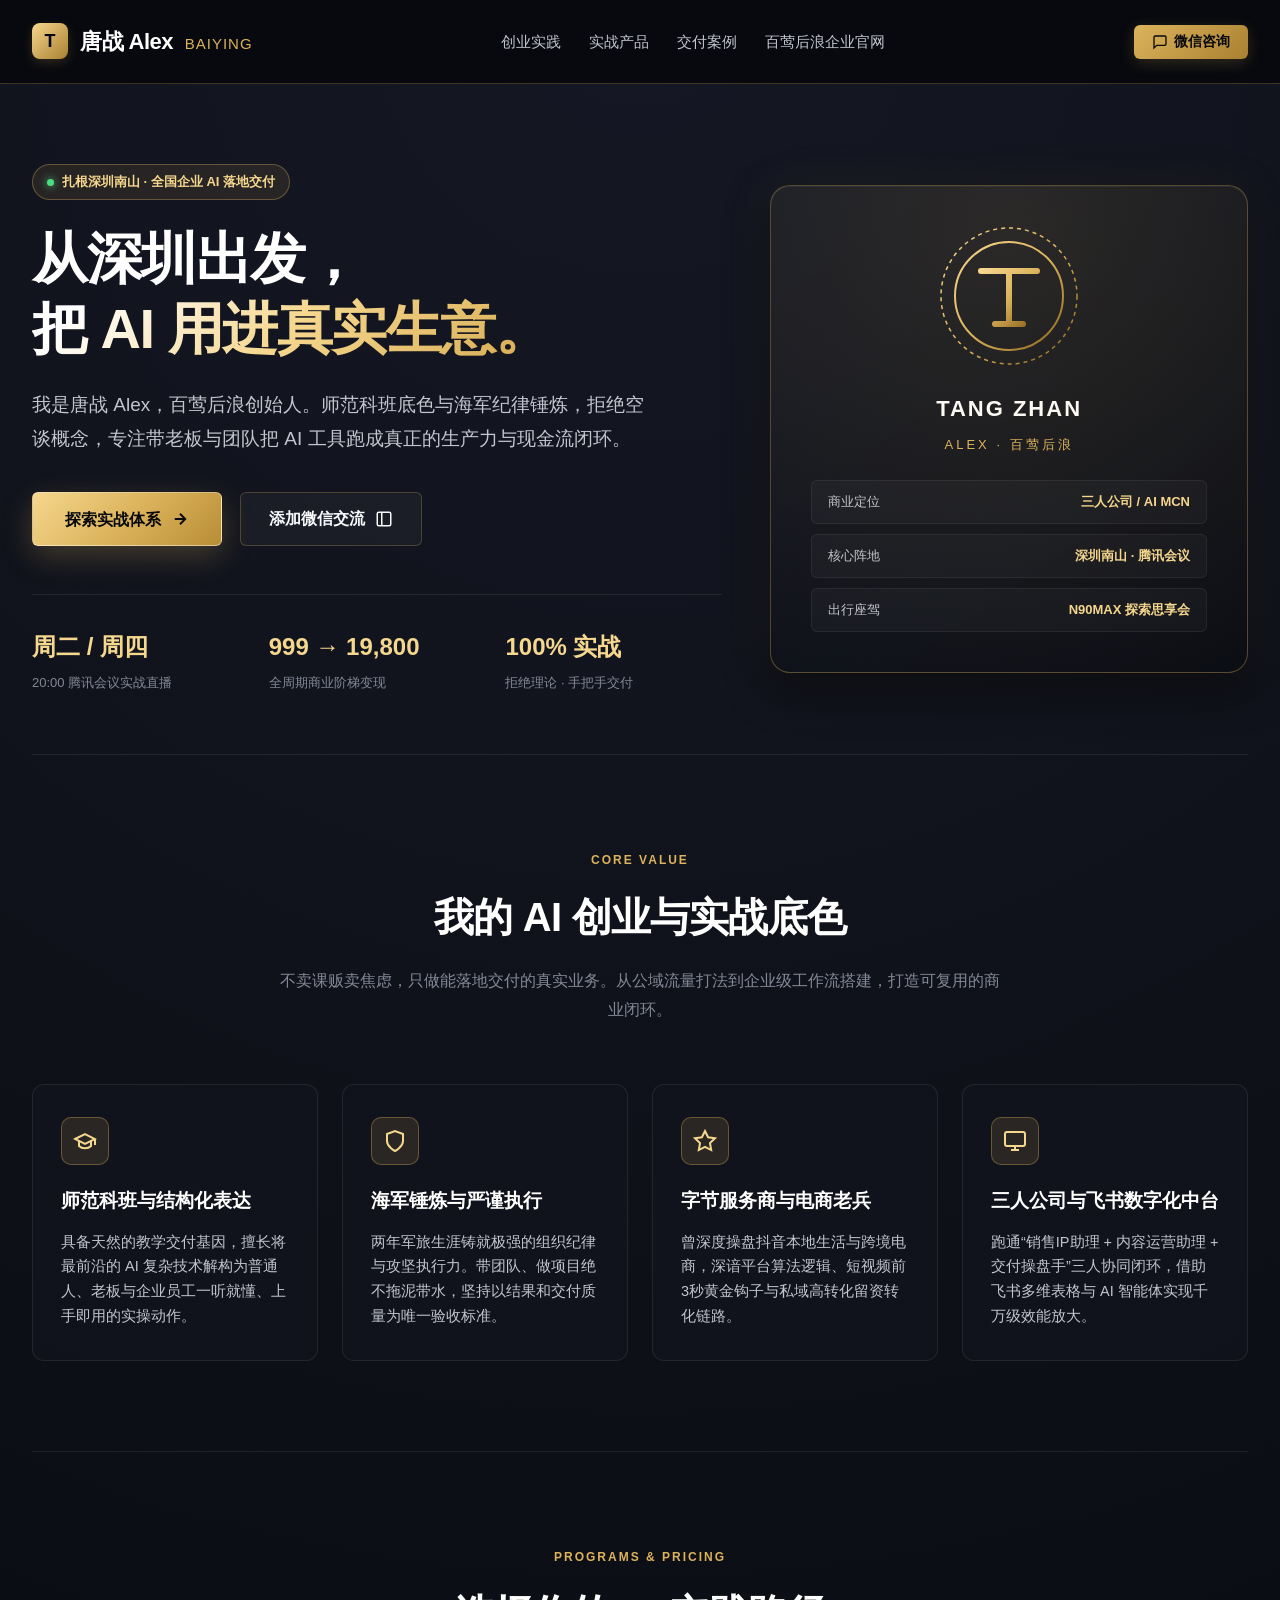
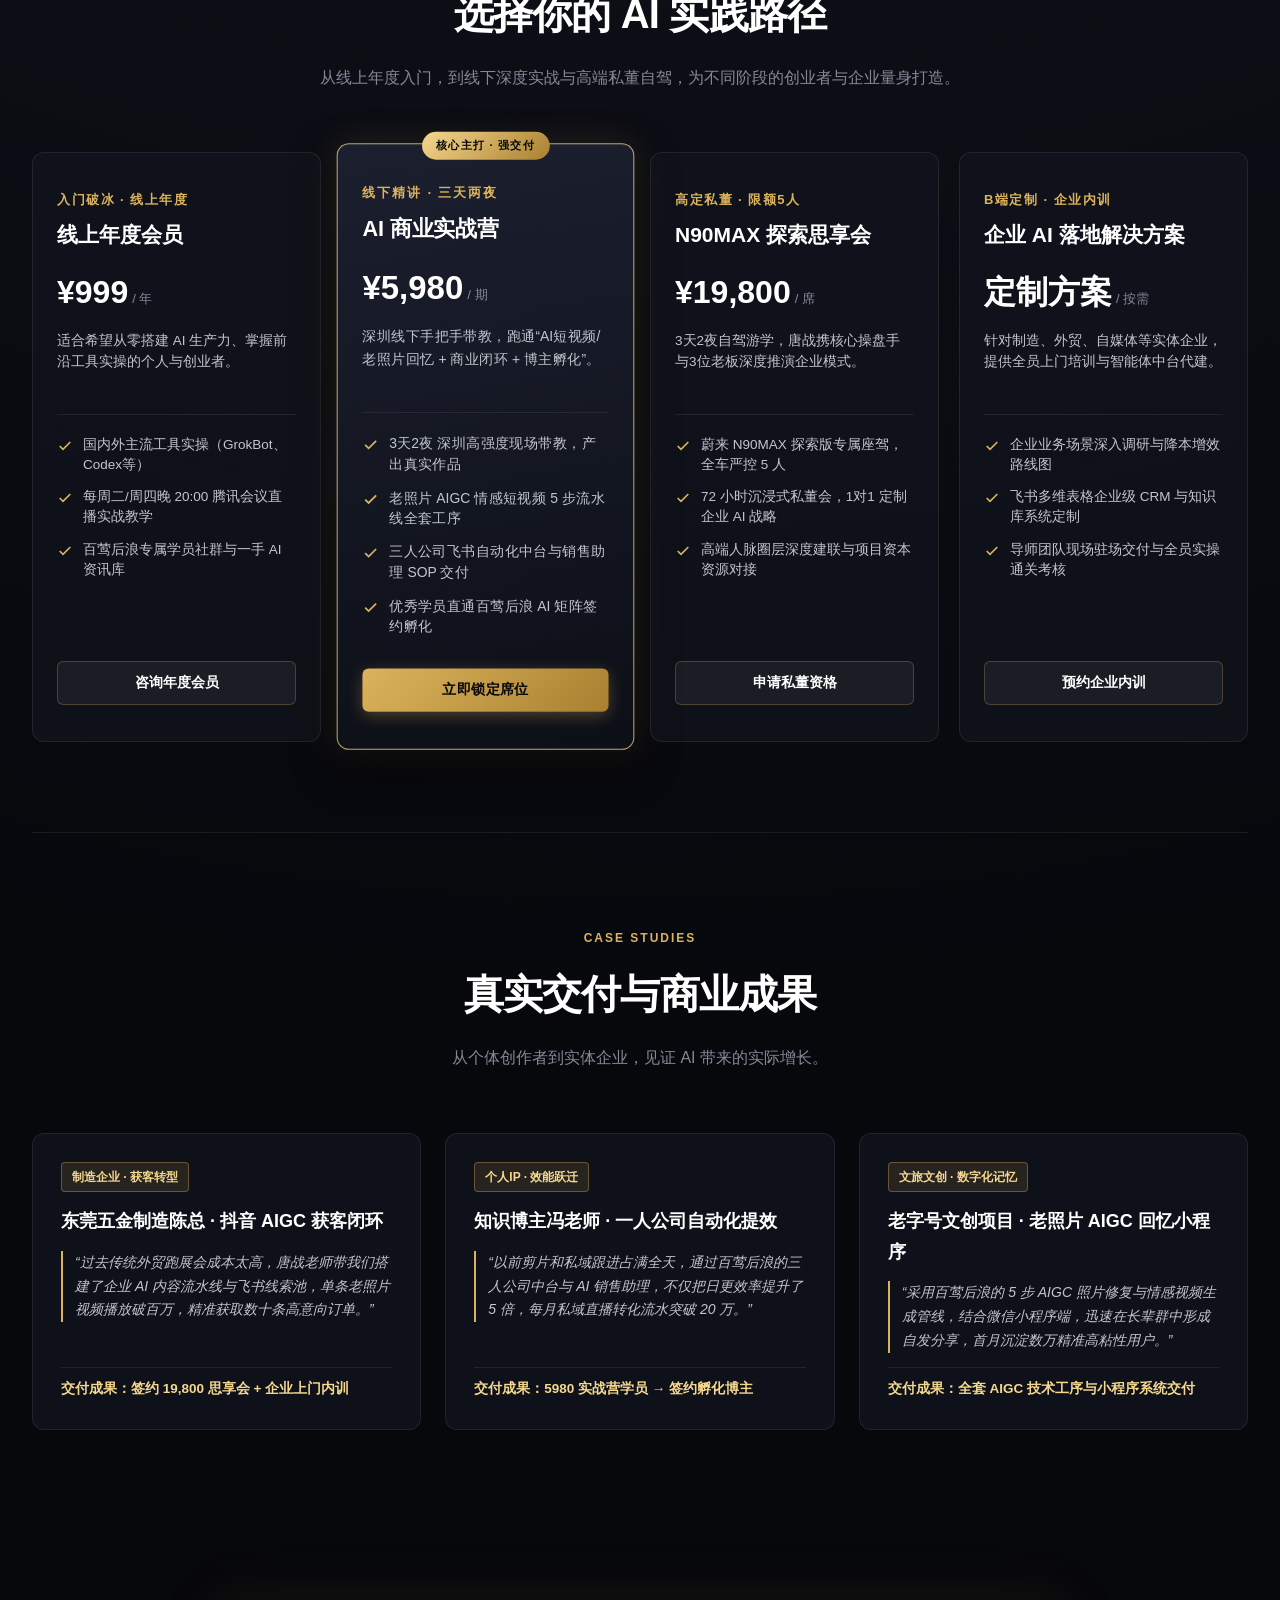
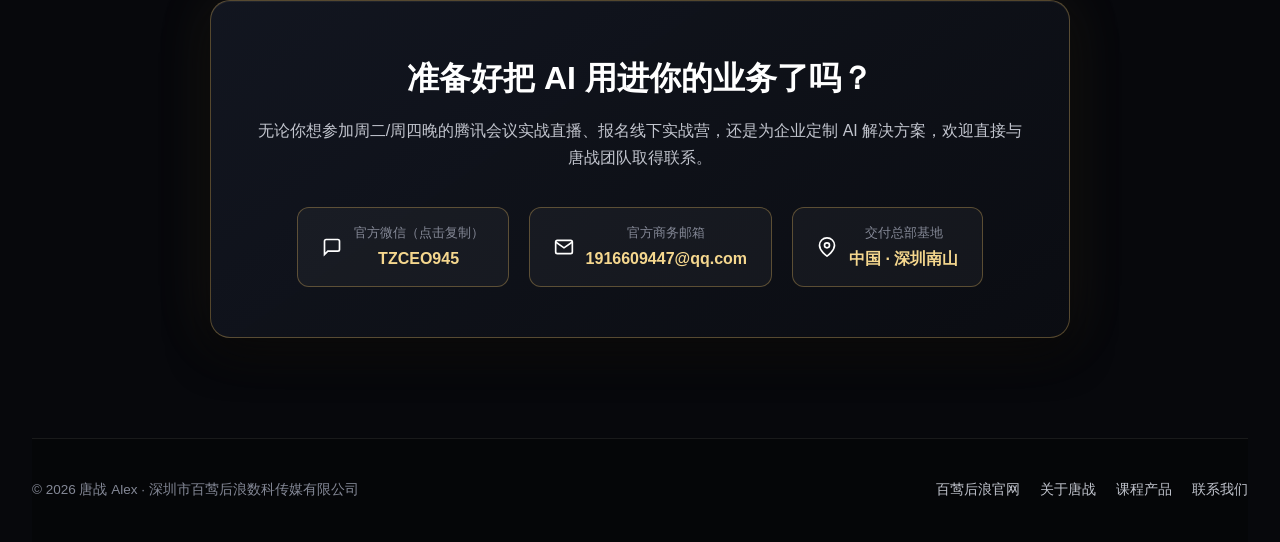
==== commit ca15e2aa: "微信号统一为 TZCEO945；新增官网双二维码与分享海报" ====
--- a/index.html
+++ b/index.html
@@ -15,10 +15,10 @@
   
   <!-- Open Graph / 社交分享卡片 -->
   <meta property="og:type" content="website">
-  <meta property="og:url" content="https://tangzhanai.com/">
+  <meta property="og:url" content="https://linkaitang6-hub.github.io/tangzhanai/">
   <meta property="og:title" content="唐战 Alex｜从深圳出发，把 AI 用进真实生意">
   <meta property="og:description" content="分享怎么用 AI 做内容、搭产品、跑通三人公司现金流闭环。扎根深圳南山。">
-  <meta property="og:image" content="https://tangzhanai.com/assets/share-card.png">
+  <meta property="og:image" content="https://linkaitang6-hub.github.io/tangzhanai/assets/share-card.png">
   <meta property="og:image:width" content="1200">
   <meta property="og:image:height" content="630">
   
@@ -340,7 +340,7 @@
               <svg width="20" height="20" viewBox="0 0 24 24" fill="none" stroke="currentColor" stroke-width="2"><path d="M21 15a2 2 0 0 1-2 2H7l-4 4V5a2 2 0 0 1 2-2h14a2 2 0 0 1 2 2z"/></svg>
               <div>
                 <div class="pill-label">官方微信（点击复制）</div>
-                <div class="pill-val">tangzhan_ai</div>
+                <div class="pill-val">TZCEO945</div>
               </div>
             </div>
             <a class="contact-pill-item" href="mailto:1916609447@qq.com">
@@ -391,11 +391,11 @@
       <p style="font-size: 12.5px; color: var(--gold-light); margin-bottom: 4px;">长按上方二维码 → 选择「识别图中二维码」</p>
 
       <div style="background: rgba(255,255,255,0.06); padding: 10px; border-radius: 6px; font-size: 15px; font-weight: 700; color: var(--gold-light);">
-        微信号：<span id="wechatIdText">tangzhan_ai</span>
+        微信号：<span id="wechatIdText">TZCEO945</span>
       </div>
 
       <button class="copy-btn" onclick="copyWechatId()">一键复制微信号</button>
-      <p style="font-size: 12px; color: var(--text-muted); margin-top: 10px;">备用客服微信：TZCEO945</p>
+      <p style="font-size: 12px; color: var(--text-muted); margin-top: 10px;">加微信请备注来意，24 小时内回复</p>
     </div>
   </div>
 
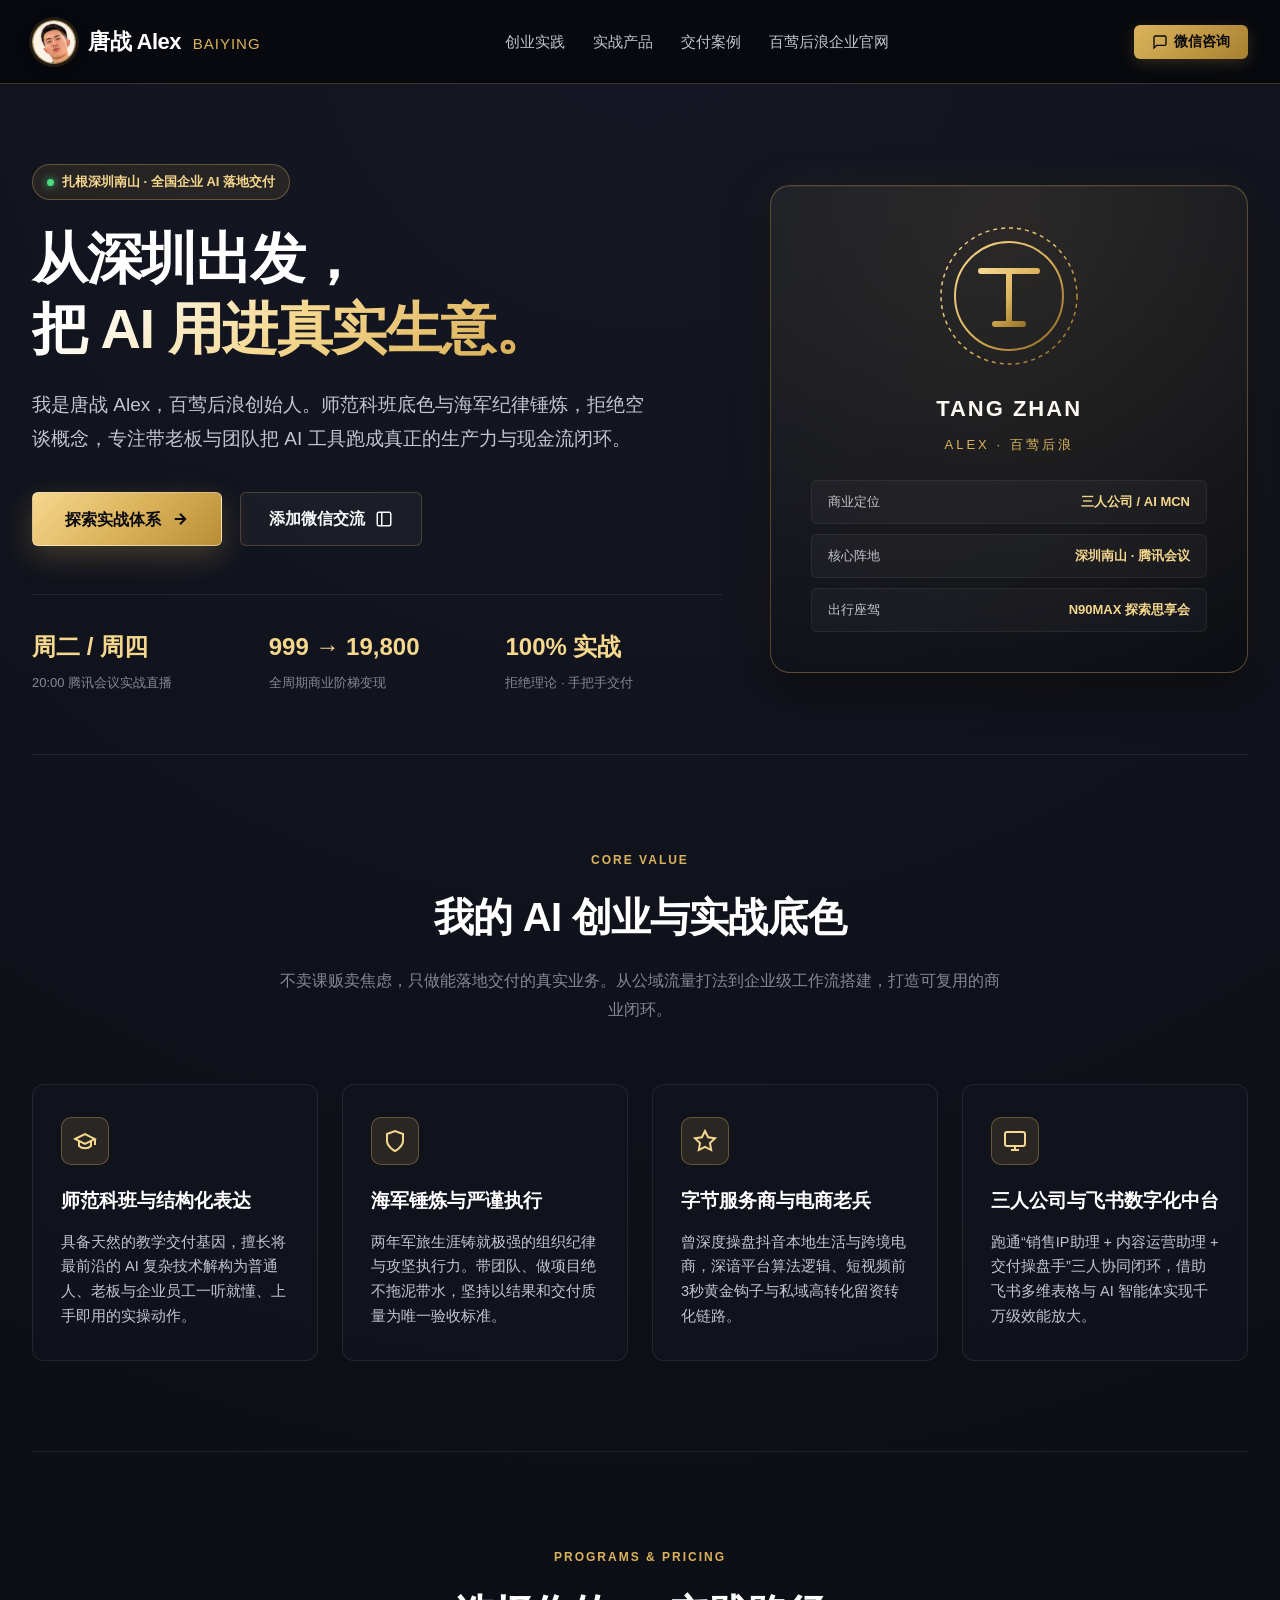
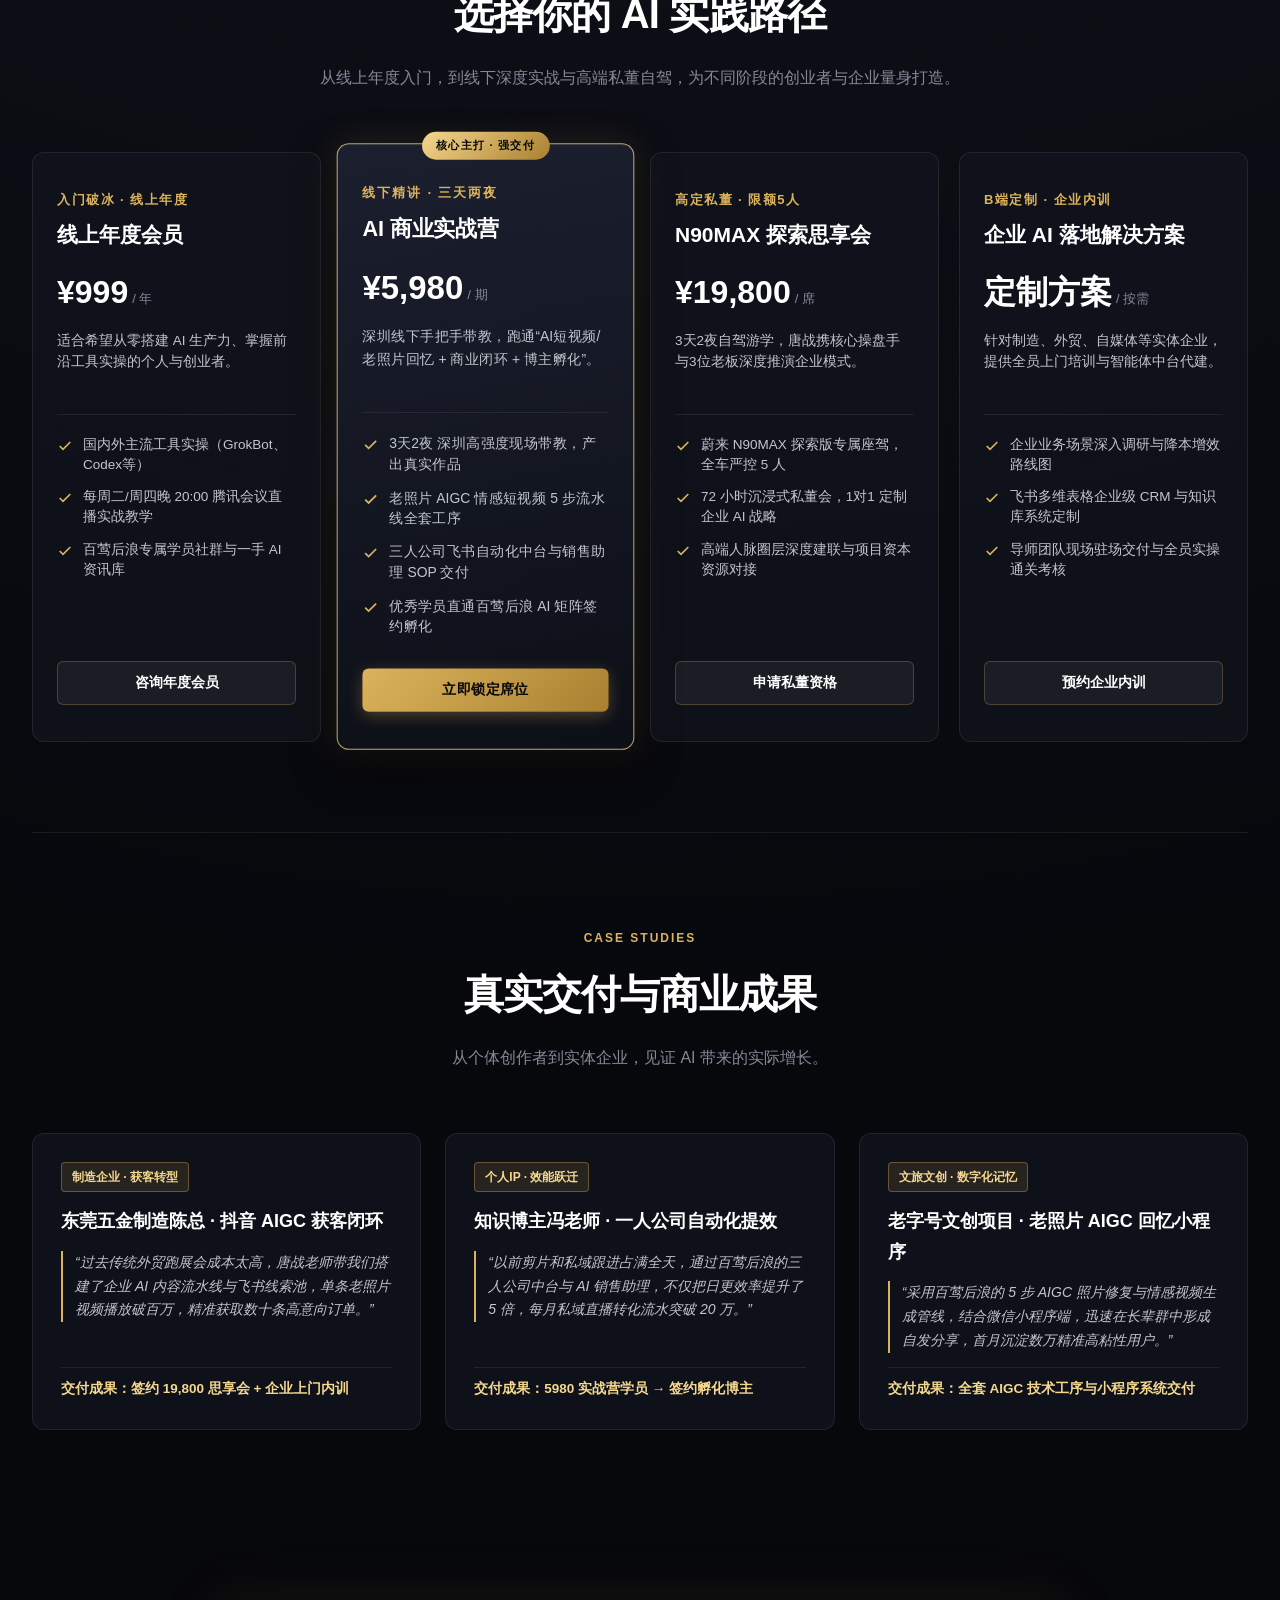
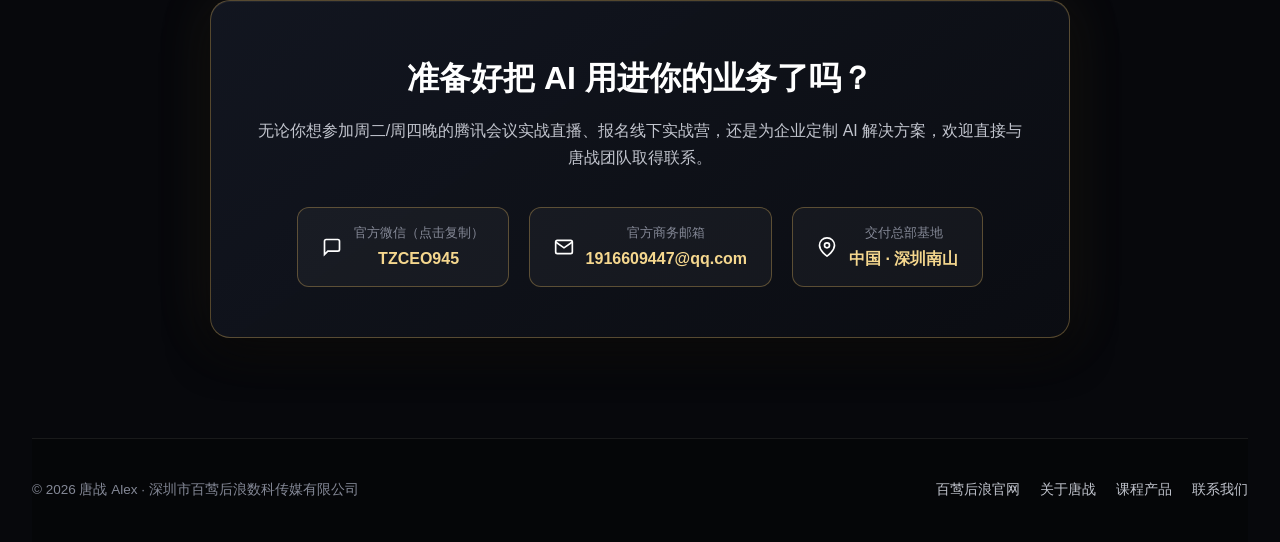
==== commit a7f254f4: "个人站头部换用真人头像（原图裁切，未修图）" ====
--- a/index.html
+++ b/index.html
@@ -12,6 +12,7 @@
   <meta name="apple-mobile-web-app-capable" content="yes">
   <link rel="canonical" href="https://tangzhanai.com/">
   <link rel="icon" type="image/svg+xml" href="favicon.svg">
+  <link rel="apple-touch-icon" href="assets/avatar-180.png">
   
   <!-- Open Graph / 社交分享卡片 -->
   <meta property="og:type" content="website">
@@ -27,8 +28,8 @@
 <body>
   <!-- 顶部导航 -->
   <header class="header">
-    <a class="brand-wrapper" href="/">
-      <div class="brand-logo-badge">T</div>
+    <a class="brand-wrapper" href="index.html">
+      <img class="brand-avatar" src="assets/avatar.jpg" width="44" height="44" alt="唐战 Alex 头像">
       <div class="brand-title">唐战 Alex <span>BAIYING</span></div>
     </a>
     <nav class="nav-links" aria-label="主导航">
--- a/styles.css
+++ b/styles.css
@@ -1001,3 +1001,26 @@
     height: 200px;
   }
 }
+
+/* ============ 头部真人头像 ============ */
+.brand-avatar {
+  width: 44px;
+  height: 44px;
+  border-radius: 50%;
+  object-fit: cover;
+  object-position: center 36%;
+  display: block;
+  flex: 0 0 44px;
+  border: 1.5px solid rgba(220, 179, 92, 0.75);
+  box-shadow: 0 0 0 3px rgba(220, 179, 92, 0.12), 0 4px 14px rgba(0, 0, 0, 0.45);
+  background: #14161d;
+}
+
+@media (max-width: 860px) {
+  .brand-avatar {
+    width: 38px;
+    height: 38px;
+    flex: 0 0 38px;
+    border-width: 1.2px;
+  }
+}
